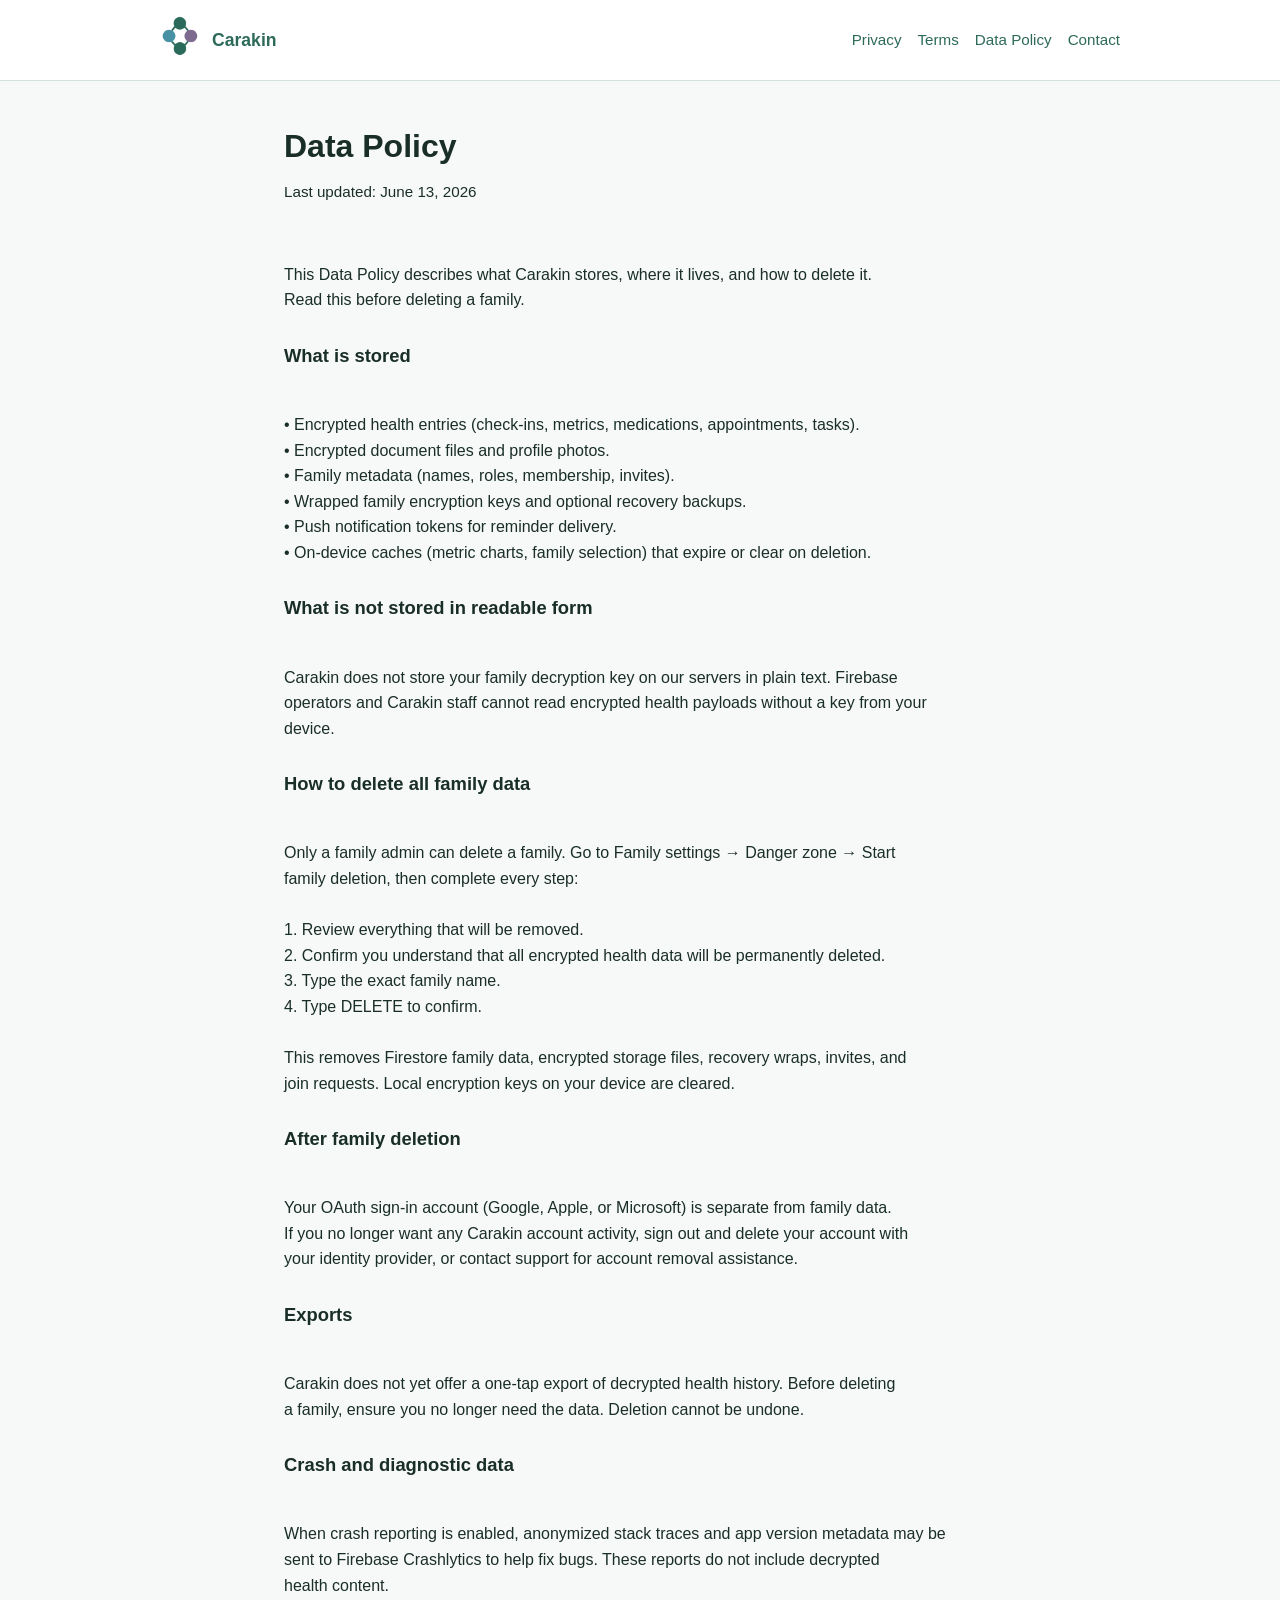
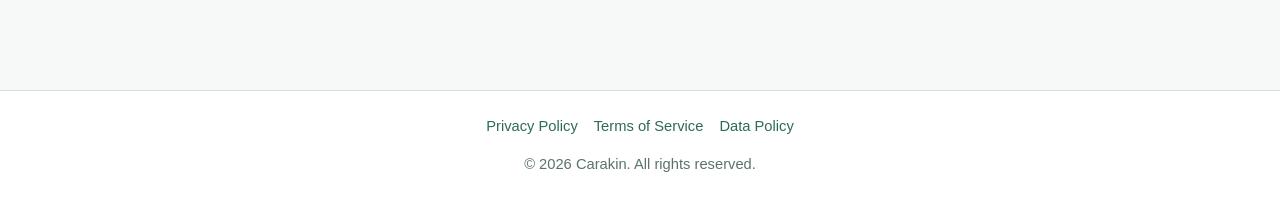
==== data-policy.html @ 4b816c2f "Add Carakin marketing site and legal pages for GitHub Pages Co-authored-by: Cursor <cursoragent@curs" ====
<!DOCTYPE html>
<html lang="en">
  <head>
    <meta charset="utf-8" />
    <meta name="viewport" content="width=device-width, initial-scale=1" />
    <title>Data Policy · Carakin</title>
    <link rel="icon" href="assets/logo.png" type="image/png" />
    <link rel="stylesheet" href="styles.css" />
  </head>
  <body>
    <header class="site-header">
      <div class="site-header-inner">
        <a href="index.html"><img src="assets/logo.png" alt="Carakin logo" /></a>
        <a href="index.html"><strong>Carakin</strong></a>
        <nav>
          <a href="privacy.html">Privacy</a>
          <a href="terms.html">Terms</a>
          <a href="data-policy.html">Data Policy</a>
          <a href="mailto:support@carakin.com">Contact</a>
        </nav>
      </div>
    </header>

    <main class="legal-page">
      <h1>Data Policy</h1>
      <p class="updated">Last updated: June 13, 2026</p>

      <section>
        <p>
          This Data Policy describes what Carakin stores, where it lives, and how to delete it.
          Read this before deleting a family.
        </p>
      </section>

      <section>
        <h2>What is stored</h2>
        <p>
          • Encrypted health entries (check-ins, metrics, medications, appointments, tasks).
          • Encrypted document files and profile photos.
          • Family metadata (names, roles, membership, invites).
          • Wrapped family encryption keys and optional recovery backups.
          • Push notification tokens for reminder delivery.
          • On-device caches (metric charts, family selection) that expire or clear on deletion.
        </p>
      </section>

      <section>
        <h2>What is not stored in readable form</h2>
        <p>
          Carakin does not store your family decryption key on our servers in plain text. Firebase
          operators and Carakin staff cannot read encrypted health payloads without a key from your
          device.
        </p>
      </section>

      <section>
        <h2>How to delete all family data</h2>
        <p>
          Only a family admin can delete a family. Go to Family settings → Danger zone → Start
          family deletion, then complete every step:

          1. Review everything that will be removed.
          2. Confirm you understand that all encrypted health data will be permanently deleted.
          3. Type the exact family name.
          4. Type DELETE to confirm.

          This removes Firestore family data, encrypted storage files, recovery wraps, invites, and
          join requests. Local encryption keys on your device are cleared.
        </p>
      </section>

      <section>
        <h2>After family deletion</h2>
        <p>
          Your OAuth sign-in account (Google, Apple, or Microsoft) is separate from family data.
          If you no longer want any Carakin account activity, sign out and delete your account with
          your identity provider, or contact support for account removal assistance.
        </p>
      </section>

      <section>
        <h2>Exports</h2>
        <p>
          Carakin does not yet offer a one-tap export of decrypted health history. Before deleting
          a family, ensure you no longer need the data. Deletion cannot be undone.
        </p>
      </section>

      <section>
        <h2>Crash and diagnostic data</h2>
        <p>
          When crash reporting is enabled, anonymized stack traces and app version metadata may be
          sent to Firebase Crashlytics to help fix bugs. These reports do not include decrypted
          health content.
        </p>
      </section>
    </main>

    <footer class="site-footer">
      <nav>
        <a href="privacy.html">Privacy Policy</a>
        <a href="terms.html">Terms of Service</a>
        <a href="data-policy.html">Data Policy</a>
      </nav>
      <p>© 2026 Carakin. All rights reserved.</p>
    </footer>
  </body>
</html>
---- styles.css ----
:root {
  --background: #f7f9f8;
  --surface: #ffffff;
  --text: #1a2e28;
  --text-muted: #5c726b;
  --primary: #2d6a5a;
  --primary-soft: #d8ede6;
  --border: #d5e0dc;
  --max-width: 760px;
}

* {
  box-sizing: border-box;
}

body {
  margin: 0;
  font-family: -apple-system, BlinkMacSystemFont, "Segoe UI", Roboto, Helvetica, Arial, sans-serif;
  color: var(--text);
  background: var(--background);
  line-height: 1.6;
}

a {
  color: var(--primary);
  text-decoration: none;
}

a:hover {
  text-decoration: underline;
}

.site-header {
  background: var(--surface);
  border-bottom: 1px solid var(--border);
  padding: 16px 24px;
}

.site-header-inner {
  max-width: 960px;
  margin: 0 auto;
  display: flex;
  align-items: center;
  gap: 12px;
}

.site-header img {
  width: 40px;
  height: 40px;
}

.site-header strong {
  font-size: 1.1rem;
}

.site-header nav {
  margin-left: auto;
  display: flex;
  gap: 16px;
  flex-wrap: wrap;
  font-size: 0.95rem;
}

.hero {
  max-width: 960px;
  margin: 0 auto;
  padding: 56px 24px 32px;
  display: grid;
  gap: 24px;
}

@media (min-width: 768px) {
  .hero {
    grid-template-columns: 120px 1fr;
    align-items: center;
  }
}

.hero-logo {
  width: 96px;
  height: 96px;
}

.kicker {
  color: var(--primary);
  font-weight: 700;
  letter-spacing: 0.04em;
  text-transform: uppercase;
  font-size: 0.85rem;
  margin: 0 0 8px;
}

.hero h1 {
  margin: 0 0 12px;
  font-size: clamp(2rem, 5vw, 2.75rem);
  line-height: 1.15;
}

.lead {
  color: var(--text-muted);
  font-size: 1.1rem;
  margin: 0;
}

.features {
  max-width: 960px;
  margin: 0 auto;
  padding: 0 24px 48px;
  display: grid;
  gap: 16px;
}

@media (min-width: 768px) {
  .features {
    grid-template-columns: repeat(3, 1fr);
  }
}

.feature-card {
  background: var(--surface);
  border: 1px solid var(--border);
  border-radius: 16px;
  padding: 20px;
}

.feature-card h2 {
  margin: 0 0 8px;
  font-size: 1.05rem;
  color: var(--primary);
}

.feature-card p {
  margin: 0;
  color: var(--text-muted);
  font-size: 0.98rem;
}

.cta {
  max-width: 960px;
  margin: 0 auto;
  padding: 0 24px 56px;
}

.cta-box {
  background: var(--primary-soft);
  border: 1px solid var(--border);
  border-radius: 16px;
  padding: 24px;
}

.cta-box p {
  margin: 0 0 8px;
}

.legal-page {
  max-width: var(--max-width);
  margin: 0 auto;
  padding: 40px 24px 64px;
}

.legal-page h1 {
  margin: 0 0 8px;
}

.updated {
  color: var(--text-muted);
  font-size: 0.95rem;
  margin: 0 0 32px;
}

.legal-page section {
  margin-bottom: 28px;
}

.legal-page h2 {
  font-size: 1.15rem;
  margin: 0 0 8px;
}

.legal-page p,
.legal-page li {
  color: var(--text);
  white-space: pre-line;
}

.site-footer {
  border-top: 1px solid var(--border);
  background: var(--surface);
  padding: 24px;
  text-align: center;
  color: var(--text-muted);
  font-size: 0.92rem;
}

.site-footer nav {
  display: flex;
  justify-content: center;
  gap: 16px;
  flex-wrap: wrap;
  margin-bottom: 12px;
}
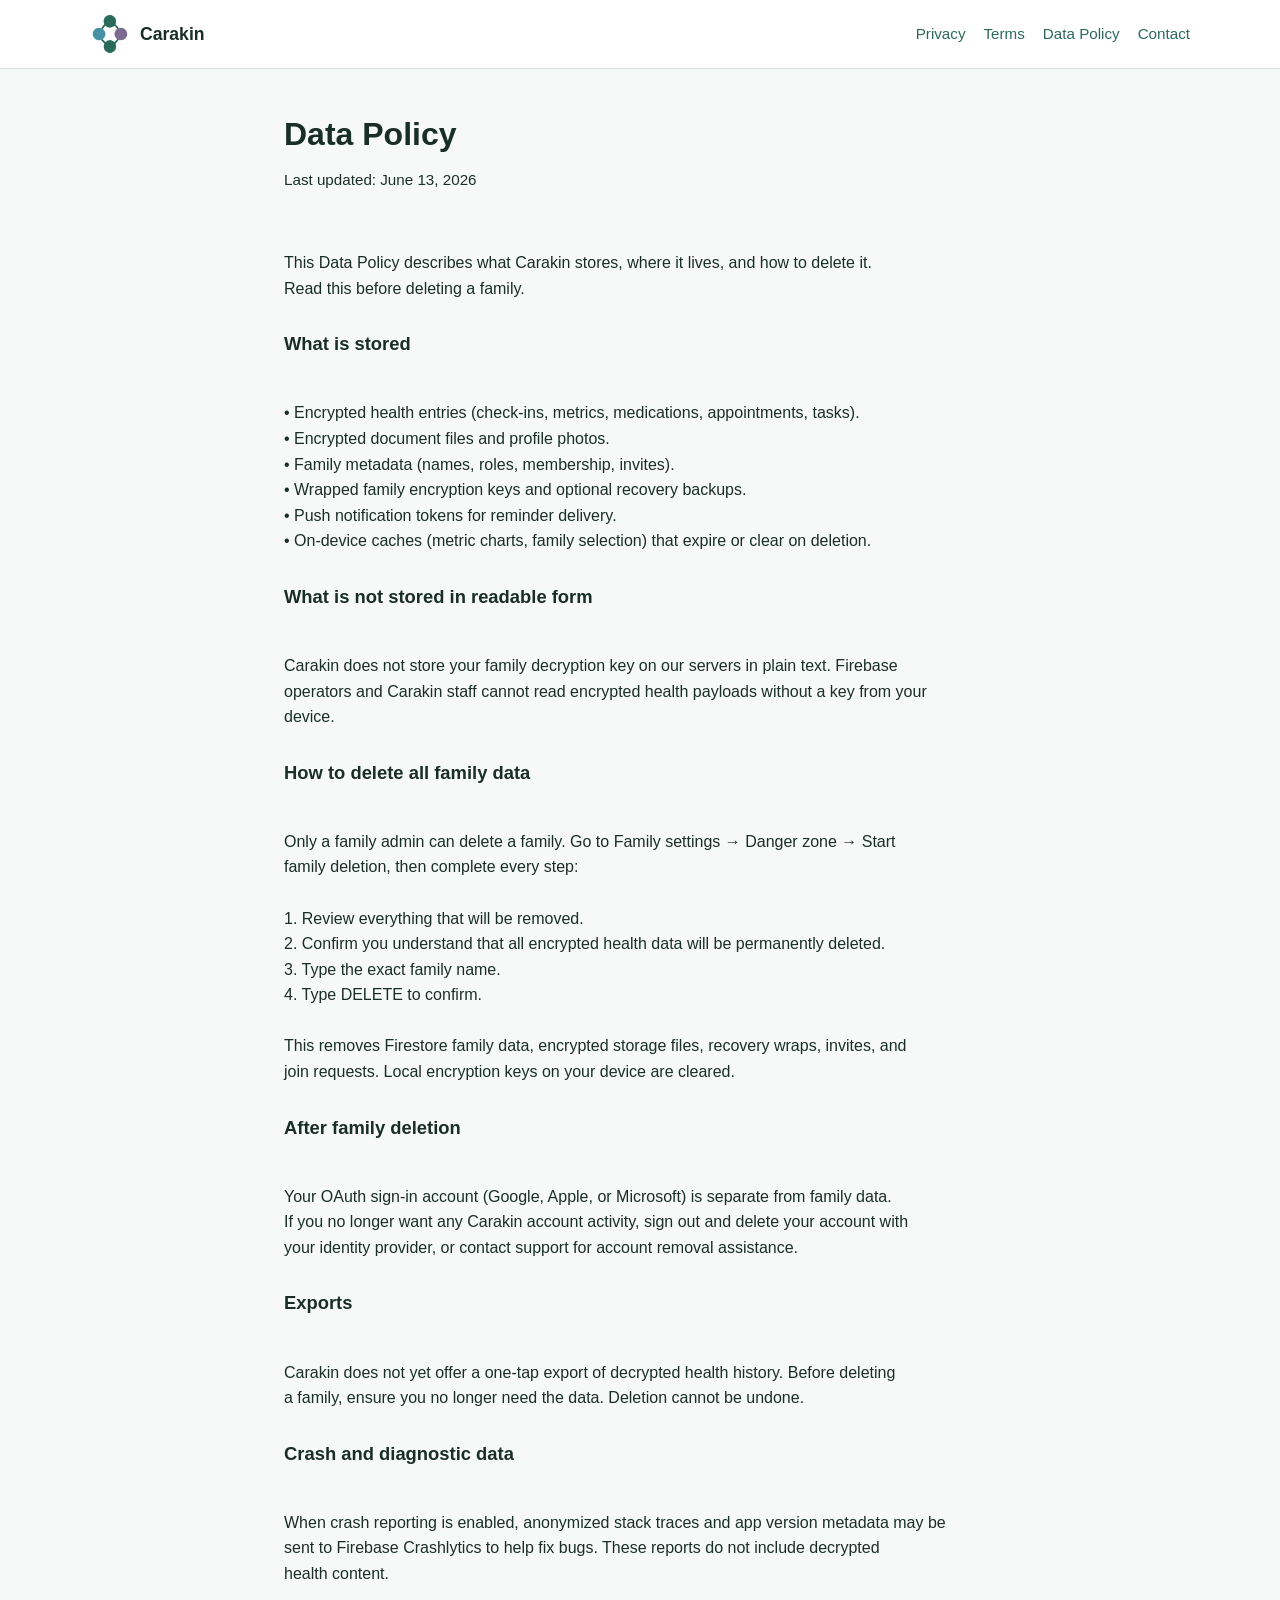
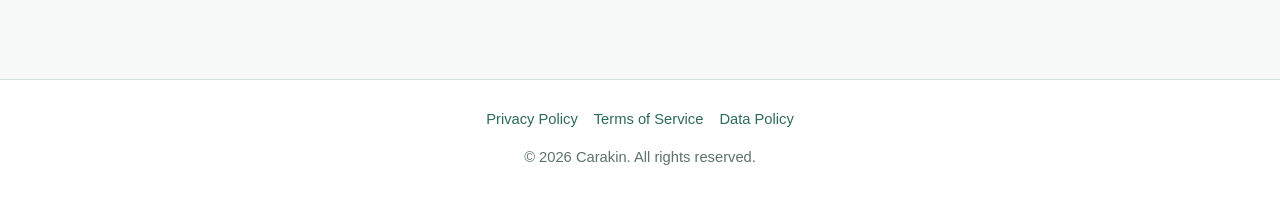
==== commit 0e8b0696: "Fix oversized logo on legal pages by using the brand header layout. Co-authored-by: Cursor <cursorag" ====
--- a/data-policy.html
+++ b/data-policy.html
@@ -10,8 +10,10 @@
   <body>
     <header class="site-header">
       <div class="site-header-inner">
-        <a href="index.html"><img src="assets/logo.png" alt="Carakin logo" /></a>
-        <a href="index.html"><strong>Carakin</strong></a>
+        <a class="brand" href="index.html">
+          <img src="assets/logo.png" alt="" />
+          <strong>Carakin</strong>
+        </a>
         <nav>
           <a href="privacy.html">Privacy</a>
           <a href="terms.html">Terms</a>
--- a/styles.css
+++ b/styles.css
@@ -4,13 +4,21 @@
   --text: #1a2e28;
   --text-muted: #5c726b;
   --primary: #2d6a5a;
+  --primary-dark: #1f4d41;
   --primary-soft: #d8ede6;
   --border: #d5e0dc;
-  --max-width: 760px;
+  --bezel: #1c2220;
+  --bezel-edge: #2a3330;
+  --hero-glow: rgba(45, 106, 90, 0.12);
+  --max-width: 1100px;
 }
 
 * {
   box-sizing: border-box;
+}
+
+html {
+  scroll-behavior: smooth;
 }
 
 body {
@@ -30,88 +38,254 @@
   text-decoration: underline;
 }
 
+img {
+  max-width: 100%;
+  display: block;
+}
+
 .site-header {
-  background: var(--surface);
+  position: sticky;
+  top: 0;
+  z-index: 20;
+  background: rgba(255, 255, 255, 0.92);
+  backdrop-filter: blur(10px);
   border-bottom: 1px solid var(--border);
-  padding: 16px 24px;
+  padding: 14px 24px;
 }
 
 .site-header-inner {
-  max-width: 960px;
+  max-width: var(--max-width);
   margin: 0 auto;
   display: flex;
   align-items: center;
   gap: 12px;
 }
 
-.site-header img {
+.brand {
+  display: inline-flex;
+  align-items: center;
+  gap: 10px;
+  color: inherit;
+  text-decoration: none;
+}
+
+.brand:hover {
+  text-decoration: none;
+}
+
+.brand img {
   width: 40px;
   height: 40px;
 }
 
-.site-header strong {
+.brand strong {
   font-size: 1.1rem;
 }
 
 .site-header nav {
   margin-left: auto;
   display: flex;
-  gap: 16px;
+  align-items: center;
+  gap: 18px;
   flex-wrap: wrap;
   font-size: 0.95rem;
 }
 
-.hero {
-  max-width: 960px;
-  margin: 0 auto;
-  padding: 56px 24px 32px;
-  display: grid;
-  gap: 24px;
-}
-
-@media (min-width: 768px) {
-  .hero {
-    grid-template-columns: 120px 1fr;
-    align-items: center;
-  }
-}
-
-.hero-logo {
-  width: 96px;
-  height: 96px;
+.nav-cta {
+  display: inline-flex;
+  align-items: center;
+  padding: 8px 14px;
+  border-radius: 999px;
+  background: var(--primary);
+  color: #fff !important;
+  font-weight: 600;
+  text-decoration: none !important;
+}
+
+.nav-cta:hover {
+  background: var(--primary-dark);
 }
 
 .kicker {
   color: var(--primary);
   font-weight: 700;
-  letter-spacing: 0.04em;
+  letter-spacing: 0.06em;
   text-transform: uppercase;
-  font-size: 0.85rem;
-  margin: 0 0 8px;
-}
-
-.hero h1 {
-  margin: 0 0 12px;
-  font-size: clamp(2rem, 5vw, 2.75rem);
+  font-size: 0.78rem;
+  margin: 0 0 10px;
+}
+
+.section-intro {
+  text-align: center;
+  max-width: 680px;
+  margin: 0 auto 40px;
+}
+
+.section-intro h2 {
+  margin: 0 0 10px;
+  font-size: clamp(1.75rem, 3vw, 2.35rem);
   line-height: 1.15;
 }
 
+.section-lead {
+  margin: 0;
+  color: var(--text-muted);
+  font-size: 1.05rem;
+}
+
+.button {
+  display: inline-flex;
+  align-items: center;
+  justify-content: center;
+  padding: 12px 20px;
+  border-radius: 999px;
+  font-weight: 600;
+  font-size: 0.98rem;
+  text-decoration: none !important;
+  border: 1px solid transparent;
+  transition: background 0.15s ease, color 0.15s ease, border-color 0.15s ease;
+}
+
+.button-primary {
+  background: var(--primary);
+  color: #fff;
+}
+
+.button-primary:hover {
+  background: var(--primary-dark);
+}
+
+.button-secondary {
+  background: var(--surface);
+  color: var(--primary);
+  border-color: var(--border);
+}
+
+.button-secondary:hover {
+  background: var(--primary-soft);
+}
+
+.hero {
+  background:
+    radial-gradient(circle at 85% 20%, var(--hero-glow), transparent 45%),
+    linear-gradient(180deg, #ffffff 0%, var(--background) 100%);
+  border-bottom: 1px solid var(--border);
+}
+
+.hero-inner {
+  max-width: var(--max-width);
+  margin: 0 auto;
+  padding: 56px 24px 72px;
+  display: grid;
+  gap: 40px;
+  align-items: center;
+}
+
+@media (min-width: 900px) {
+  .hero-inner {
+    grid-template-columns: 1.05fr 0.95fr;
+    gap: 48px;
+  }
+}
+
+.hero-copy h1 {
+  margin: 0 0 16px;
+  font-size: clamp(2.2rem, 5vw, 3.4rem);
+  line-height: 1.08;
+  letter-spacing: -0.02em;
+}
+
 .lead {
   color: var(--text-muted);
-  font-size: 1.1rem;
+  font-size: 1.12rem;
+  margin: 0 0 24px;
+  max-width: 34rem;
+}
+
+.hero-actions {
+  display: flex;
+  flex-wrap: wrap;
+  gap: 12px;
+  margin-bottom: 24px;
+}
+
+.hero-points {
+  list-style: none;
   margin: 0;
+  padding: 0;
+  display: grid;
+  gap: 10px;
+}
+
+.hero-points li {
+  position: relative;
+  padding-left: 22px;
+  color: var(--text-muted);
+}
+
+.hero-points li::before {
+  content: "";
+  position: absolute;
+  left: 0;
+  top: 0.55em;
+  width: 8px;
+  height: 8px;
+  border-radius: 50%;
+  background: var(--primary);
+}
+
+.hero-visual {
+  display: flex;
+  justify-content: center;
+}
+
+.trust-bar {
+  background: var(--surface);
+  border-bottom: 1px solid var(--border);
+}
+
+.trust-bar-inner {
+  max-width: var(--max-width);
+  margin: 0 auto;
+  padding: 28px 24px;
+  display: grid;
+  gap: 20px;
+}
+
+@media (min-width: 768px) {
+  .trust-bar-inner {
+    grid-template-columns: repeat(3, 1fr);
+    gap: 24px;
+  }
+}
+
+.trust-item {
+  display: grid;
+  gap: 4px;
+}
+
+.trust-item strong {
+  font-size: 0.98rem;
+}
+
+.trust-item span {
+  color: var(--text-muted);
+  font-size: 0.92rem;
 }
 
 .features {
-  max-width: 960px;
+  max-width: var(--max-width);
   margin: 0 auto;
-  padding: 0 24px 48px;
+  padding: 72px 24px;
+}
+
+.features-grid {
   display: grid;
-  gap: 16px;
+  gap: 18px;
 }
 
 @media (min-width: 768px) {
-  .features {
+  .features-grid {
     grid-template-columns: repeat(3, 1fr);
   }
 }
@@ -119,13 +293,78 @@
 .feature-card {
   background: var(--surface);
   border: 1px solid var(--border);
-  border-radius: 16px;
-  padding: 20px;
-}
-
-.feature-card h2 {
+  border-radius: 18px;
+  padding: 24px 22px;
+  box-shadow: 0 10px 30px rgba(26, 46, 40, 0.04);
+}
+
+.feature-icon {
+  width: 44px;
+  height: 44px;
+  border-radius: 12px;
+  background: var(--primary-soft);
+  margin-bottom: 14px;
+  position: relative;
+}
+
+.feature-icon-calendar::before {
+  content: "";
+  position: absolute;
+  inset: 12px 11px 10px;
+  border: 2px solid var(--primary);
+  border-radius: 4px;
+  box-shadow: inset 0 -8px 0 var(--primary-soft);
+}
+
+.feature-icon-calendar::after {
+  content: "";
+  position: absolute;
+  top: 10px;
+  left: 14px;
+  width: 16px;
+  height: 4px;
+  border-radius: 2px;
+  background: var(--primary);
+}
+
+.feature-icon-lock::before {
+  content: "";
+  position: absolute;
+  left: 15px;
+  top: 11px;
+  width: 14px;
+  height: 10px;
+  border: 2px solid var(--primary);
+  border-bottom: none;
+  border-radius: 8px 8px 0 0;
+}
+
+.feature-icon-lock::after {
+  content: "";
+  position: absolute;
+  left: 12px;
+  top: 18px;
+  width: 20px;
+  height: 14px;
+  border-radius: 4px;
+  background: var(--primary);
+}
+
+.feature-icon-health::before {
+  content: "";
+  position: absolute;
+  left: 14px;
+  top: 13px;
+  width: 16px;
+  height: 16px;
+  border: 2px solid var(--primary);
+  border-radius: 50% 50% 50% 0;
+  transform: rotate(-45deg);
+}
+
+.feature-card h3 {
   margin: 0 0 8px;
-  font-size: 1.05rem;
+  font-size: 1.08rem;
   color: var(--primary);
 }
 
@@ -135,25 +374,216 @@
   font-size: 0.98rem;
 }
 
+.app-showcase {
+  background: linear-gradient(180deg, var(--background) 0%, #eef3f1 100%);
+  padding: 72px 24px 80px;
+}
+
+.feature-row {
+  max-width: var(--max-width);
+  margin: 0 auto 56px;
+  display: grid;
+  gap: 28px;
+  align-items: center;
+}
+
+@media (min-width: 900px) {
+  .feature-row {
+    grid-template-columns: 1fr minmax(240px, 320px);
+    gap: 56px;
+  }
+
+  .feature-row-reverse {
+    grid-template-columns: minmax(240px, 320px) 1fr;
+  }
+
+  .feature-row-reverse .feature-row-copy {
+    order: 2;
+  }
+
+  .feature-row-reverse .phone-mockup {
+    order: 1;
+  }
+}
+
+.feature-row-copy h3 {
+  margin: 0 0 10px;
+  font-size: clamp(1.35rem, 2vw, 1.75rem);
+}
+
+.feature-row-copy p {
+  margin: 0;
+  color: var(--text-muted);
+  font-size: 1.05rem;
+  max-width: 34rem;
+}
+
+.gallery-section {
+  max-width: var(--max-width);
+  margin: 0 auto;
+  padding-top: 16px;
+}
+
+.gallery-title {
+  margin: 0 0 20px;
+  text-align: center;
+  font-size: 1.35rem;
+}
+
+.phone-gallery {
+  display: flex;
+  gap: 20px;
+  overflow-x: auto;
+  scroll-snap-type: x mandatory;
+  padding: 8px 4px 16px;
+  -webkit-overflow-scrolling: touch;
+}
+
+.phone-gallery::-webkit-scrollbar {
+  height: 8px;
+}
+
+.phone-gallery::-webkit-scrollbar-thumb {
+  background: var(--border);
+  border-radius: 999px;
+}
+
+.gallery-slide {
+  flex: 0 0 min(78vw, 260px);
+  scroll-snap-align: start;
+  text-align: center;
+}
+
+.gallery-slide h4 {
+  margin: 14px 0 6px;
+  font-size: 1rem;
+}
+
+.gallery-slide p {
+  margin: 0;
+  color: var(--text-muted);
+  font-size: 0.92rem;
+}
+
+.gallery-hint {
+  margin: 8px 0 0;
+  text-align: center;
+  color: var(--text-muted);
+  font-size: 0.88rem;
+}
+
+.phone-mockup {
+  width: min(100%, 280px);
+  margin-inline: auto;
+}
+
+.phone-mockup-hero {
+  width: min(100%, 300px);
+}
+
+.phone-mockup-compact {
+  width: 100%;
+}
+
+.phone-bezel {
+  position: relative;
+  background: var(--bezel);
+  border: 1px solid var(--bezel-edge);
+  border-radius: 38px;
+  padding: 14px 10px 12px;
+  box-shadow:
+    0 24px 50px rgba(15, 21, 19, 0.18),
+    inset 0 1px 0 rgba(255, 255, 255, 0.06);
+}
+
+.phone-bezel::before,
+.phone-bezel::after {
+  content: "";
+  position: absolute;
+  width: 3px;
+  border-radius: 2px;
+  background: var(--bezel-edge);
+}
+
+.phone-bezel::before {
+  left: -2px;
+  top: 22%;
+  height: 36px;
+}
+
+.phone-bezel::after {
+  right: -2px;
+  top: 18%;
+  height: 52px;
+}
+
+.phone-notch {
+  width: 34%;
+  height: 22px;
+  margin: 0 auto 8px;
+  border-radius: 14px;
+  background: var(--bezel);
+  display: grid;
+  place-items: center;
+}
+
+.phone-notch span {
+  width: 36px;
+  height: 4px;
+  border-radius: 2px;
+  background: #3a4542;
+}
+
+.phone-screen {
+  border-radius: 24px;
+  overflow: hidden;
+  background: #000;
+}
+
+.phone-screen img {
+  width: 100%;
+  aspect-ratio: 9 / 19.5;
+  object-fit: cover;
+  object-position: top center;
+}
+
+.phone-home-bar {
+  width: 32%;
+  height: 4px;
+  border-radius: 2px;
+  background: #4a5652;
+  margin: 10px auto 0;
+}
+
 .cta {
-  max-width: 960px;
+  max-width: var(--max-width);
   margin: 0 auto;
-  padding: 0 24px 56px;
+  padding: 0 24px 72px;
 }
 
 .cta-box {
-  background: var(--primary-soft);
+  background: linear-gradient(135deg, var(--primary-soft), #ffffff);
   border: 1px solid var(--border);
-  border-radius: 16px;
-  padding: 24px;
+  border-radius: 24px;
+  padding: 40px 28px;
+  text-align: center;
+  box-shadow: 0 16px 40px rgba(45, 106, 90, 0.08);
+}
+
+.cta-box h2 {
+  margin: 0 0 10px;
+  font-size: clamp(1.5rem, 3vw, 2rem);
 }
 
 .cta-box p {
-  margin: 0 0 8px;
+  margin: 0 0 20px;
+  color: var(--text-muted);
+  max-width: 36rem;
+  margin-inline: auto;
 }
 
 .legal-page {
-  max-width: var(--max-width);
+  max-width: 760px;
   margin: 0 auto;
   padding: 40px 24px 64px;
 }
@@ -186,7 +616,7 @@
 .site-footer {
   border-top: 1px solid var(--border);
   background: var(--surface);
-  padding: 24px;
+  padding: 28px 24px;
   text-align: center;
   color: var(--text-muted);
   font-size: 0.92rem;
